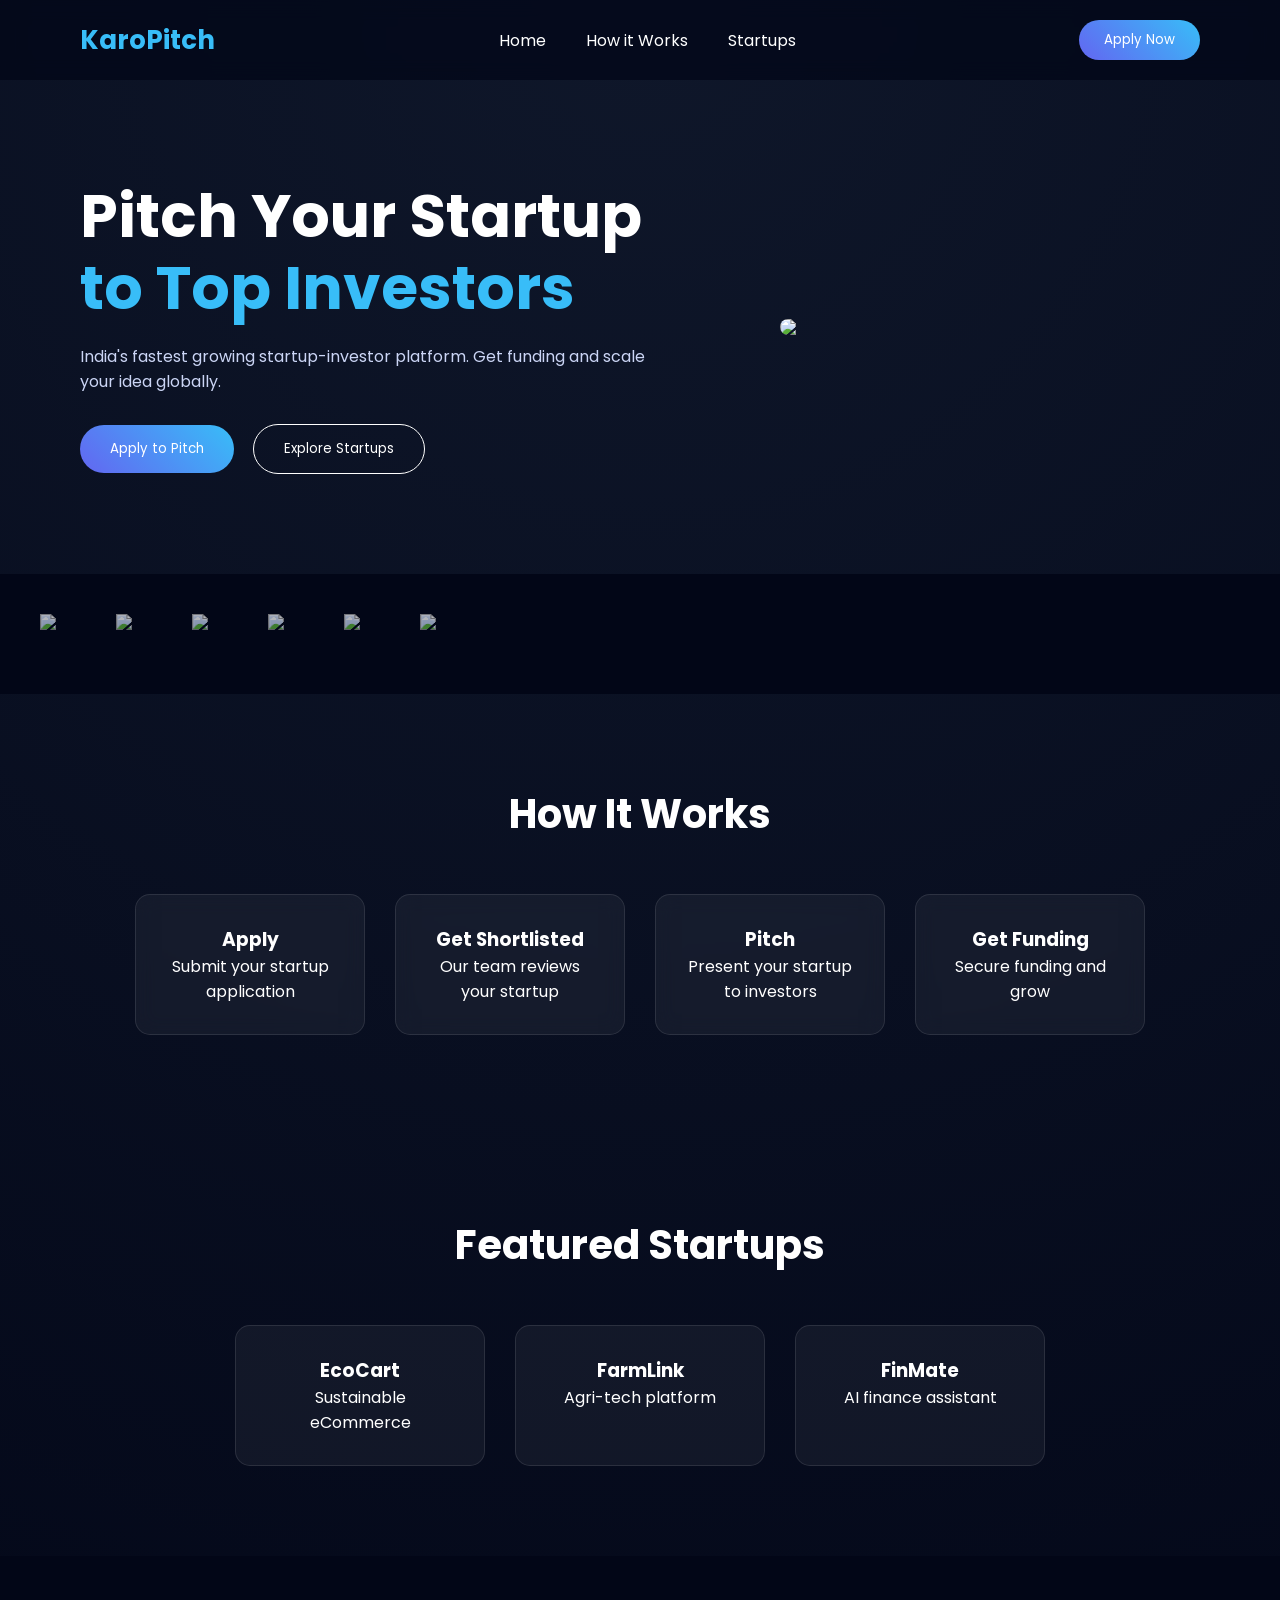
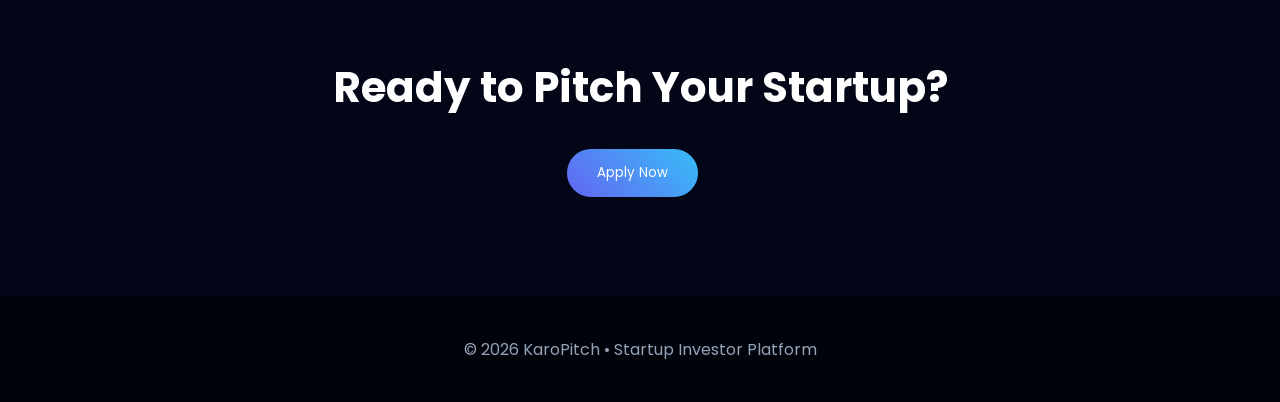
==== index.html @ d931a3e0 "Rename kerotech.html to index.html" ====
<!DOCTYPE html>
<html lang="en">

<head>

<meta charset="UTF-8">
<meta name="viewport" content="width=device-width, initial-scale=1.0">

<title>KaroPitch</title>

<link href="https://fonts.googleapis.com/css2?family=Poppins:wght@300;400;600;700&display=swap" rel="stylesheet">

<style>

*{
margin:0;
padding:0;
box-sizing:border-box;
font-family:'Poppins',sans-serif;
}

html{
scroll-behavior:smooth;
}

body{
background: radial-gradient(circle at top,#0f172a,#020617);
color:white;
overflow-x:hidden;
}

/* NAVBAR */

nav{
display:flex;
justify-content:space-between;
align-items:center;
padding:20px 80px;
background:rgba(2,6,23,0.7);
backdrop-filter:blur(10px);
position:sticky;
top:0;
z-index:100;
}

.logo{
font-size:26px;
font-weight:700;
color:#38bdf8;
}

nav ul{
display:flex;
gap:40px;
list-style:none;
}

nav a{
text-decoration:none;
color:white;
transition:0.3s;
}

nav a:hover{
color:#38bdf8;
}

.nav-btn{
background:linear-gradient(45deg,#6366f1,#38bdf8);
border:none;
padding:10px 25px;
border-radius:30px;
color:white;
cursor:pointer;
}

/* HERO */

.hero{
display:flex;
align-items:center;
justify-content:space-between;
padding:100px 80px;
flex-wrap:wrap;
}

.hero-text{
max-width:600px;
animation:fadeUp 1s ease;
}

.hero-text h1{
font-size:60px;
line-height:1.2;
margin-bottom:20px;
}

.hero-text span{
color:#38bdf8;
}

.hero-text p{
color:#cbd5f5;
margin-bottom:30px;
}

.primary-btn{
background:linear-gradient(45deg,#6366f1,#38bdf8);
border:none;
padding:14px 30px;
border-radius:30px;
color:white;
cursor:pointer;
margin-right:15px;
transition:0.3s;
}

.primary-btn:hover{
transform:scale(1.05);
box-shadow:0 0 20px #38bdf8;
}

.secondary-btn{
background:transparent;
border:1px solid white;
padding:14px 30px;
border-radius:30px;
color:white;
cursor:pointer;
}

.hero img{
width:420px;
border-radius:15px;
animation:float 4s ease-in-out infinite;
}

/* LOGO SLIDER */

.logo-slider{
overflow:hidden;
padding:40px;
background:#020617;
}

.logos{
display:flex;
gap:60px;
animation:slide 15s linear infinite;
}

.logos img{
height:40px;
opacity:0.7;
}

/* SECTION */

.section{
padding:90px 80px;
text-align:center;
}

.section h2{
font-size:40px;
margin-bottom:50px;
}

/* CARDS */

.cards{
display:flex;
justify-content:center;
gap:30px;
flex-wrap:wrap;
}

.card{
background:rgba(255,255,255,0.05);
border:1px solid rgba(255,255,255,0.1);
padding:30px;
border-radius:15px;
width:230px;
backdrop-filter:blur(10px);
transition:0.4s;
}

.card:hover{
transform:translateY(-10px);
box-shadow:0 0 25px rgba(56,189,248,0.6);
}

/* STARTUPS */

.startups{
display:flex;
justify-content:center;
gap:30px;
flex-wrap:wrap;
}

.startup{
background:rgba(255,255,255,0.05);
padding:30px;
border-radius:15px;
width:250px;
border:1px solid rgba(255,255,255,0.1);
transition:0.4s;
}

.startup:hover{
transform:scale(1.05);
box-shadow:0 0 25px rgba(99,102,241,0.6);
}

/* CTA */

.cta{
text-align:center;
padding:100px 20px;
background:#020617;
}

.cta h2{
font-size:42px;
margin-bottom:30px;
}

/* FOOTER */

footer{
text-align:center;
padding:40px;
background:#01030a;
color:#94a3b8;
}

/* ANIMATIONS */

@keyframes float{
0%{transform:translateY(0px);}
50%{transform:translateY(-20px);}
100%{transform:translateY(0px);}
}

@keyframes slide{
0%{transform:translateX(0);}
100%{transform:translateX(-50%);}
}

@keyframes fadeUp{
0%{opacity:0; transform:translateY(40px);}
100%{opacity:1; transform:translateY(0);}
}

/* MOBILE */

@media(max-width:900px){

.hero{
flex-direction:column;
text-align:center;
}

.hero img{
margin-top:40px;
}

}

</style>

</head>

<body>

<!-- NAVBAR -->

<nav>

<div class="logo">KaroPitch</div>

<ul>
<li><a href="#">Home</a></li>
<li><a href="#how">How it Works</a></li>
<li><a href="#startups">Startups</a></li>
</ul>

<button class="nav-btn">Apply Now</button>

</nav>


<!-- HERO -->

<section class="hero">

<div class="hero-text">

<h1>Pitch Your Startup <br> <span>to Top Investors</span></h1>

<p>
India's fastest growing startup-investor platform.
Get funding and scale your idea globally.
</p>

<button class="primary-btn">Apply to Pitch</button>
<button class="secondary-btn">Explore Startups</button>

</div>

<img src="https://images.unsplash.com/photo-1557804506-669a67965ba0">

</section>


<!-- LOGO SLIDER -->

<div class="logo-slider">

<div class="logos">

<img src="https://upload.wikimedia.org/wikipedia/commons/a/a9/Amazon_logo.svg">
<img src="https://upload.wikimedia.org/wikipedia/commons/4/44/Microsoft_logo.svg">
<img src="https://upload.wikimedia.org/wikipedia/commons/0/08/Netflix_2015_logo.svg">
<img src="https://upload.wikimedia.org/wikipedia/commons/2/2f/Google_2015_logo.svg">
<img src="https://upload.wikimedia.org/wikipedia/commons/a/a9/Amazon_logo.svg">
<img src="https://upload.wikimedia.org/wikipedia/commons/4/44/Microsoft_logo.svg">

</div>

</div>


<!-- HOW IT WORKS -->

<section class="section" id="how">

<h2>How It Works</h2>

<div class="cards">

<div class="card">
<h3>Apply</h3>
<p>Submit your startup application</p>
</div>

<div class="card">
<h3>Get Shortlisted</h3>
<p>Our team reviews your startup</p>
</div>

<div class="card">
<h3>Pitch</h3>
<p>Present your startup to investors</p>
</div>

<div class="card">
<h3>Get Funding</h3>
<p>Secure funding and grow</p>
</div>

</div>

</section>


<!-- STARTUPS -->

<section class="section" id="startups">

<h2>Featured Startups</h2>

<div class="startups">

<div class="startup">
<h3>EcoCart</h3>
<p>Sustainable eCommerce</p>
</div>

<div class="startup">
<h3>FarmLink</h3>
<p>Agri-tech platform</p>
</div>

<div class="startup">
<h3>FinMate</h3>
<p>AI finance assistant</p>
</div>

</div>

</section>


<!-- CTA -->

<section class="cta">

<h2>Ready to Pitch Your Startup?</h2>

<button class="primary-btn">Apply Now</button>

</section>


<!-- FOOTER -->

<footer>

<p>© 2026 KaroPitch • Startup Investor Platform</p>

</footer>

</body>

</html>
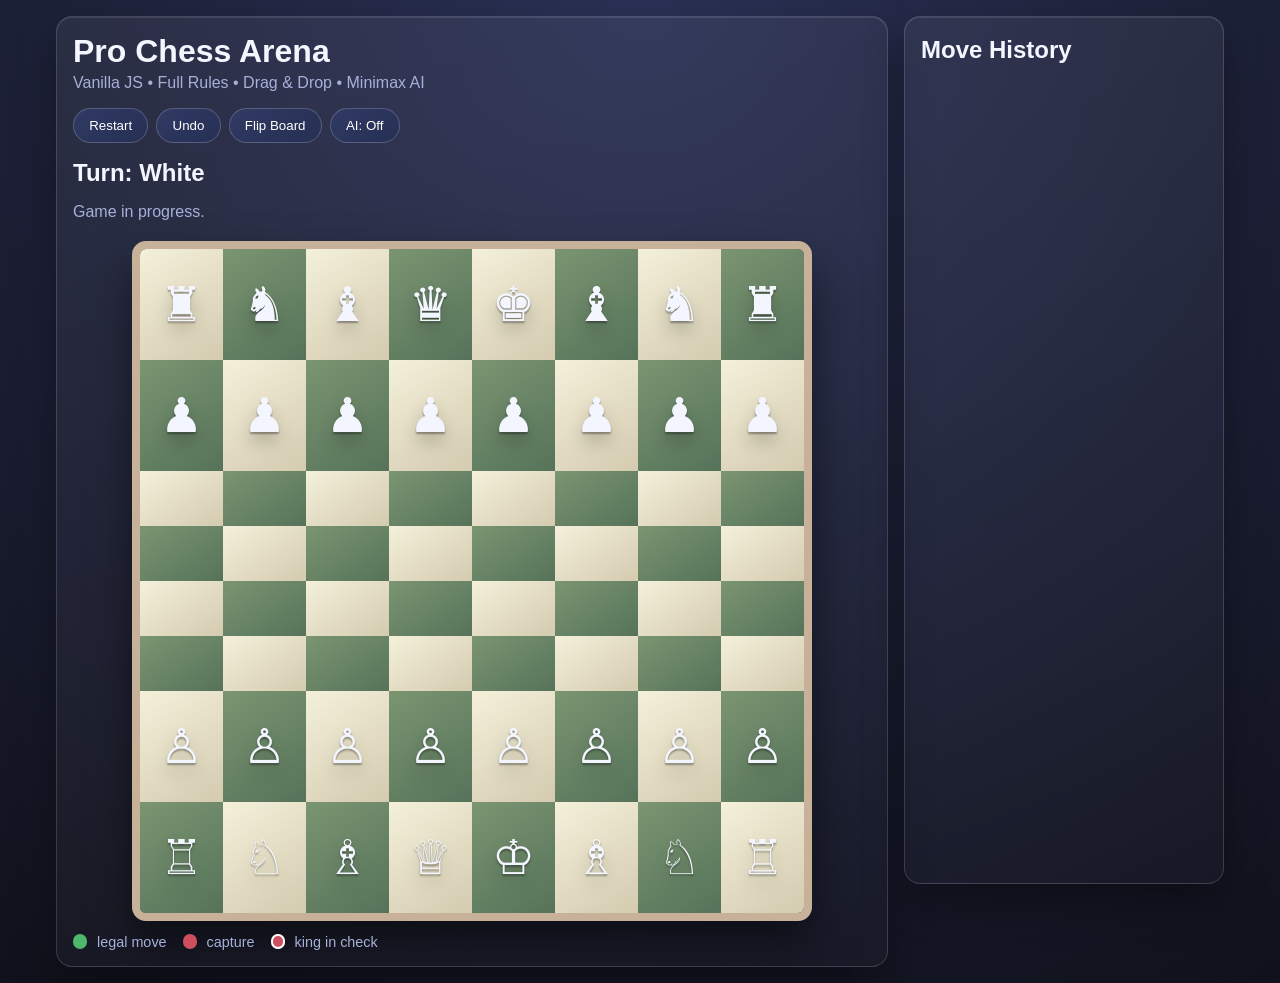
==== commit aebed13b: "Fix king attack detection recursion that broke board rendering" ====
--- a/index.html
+++ b/index.html
@@ -1,417 +1,53 @@
 <!DOCTYPE html>
 <html lang="en">
+<head>
+  <meta charset="UTF-8" />
+  <meta name="viewport" content="width=device-width, initial-scale=1.0" />
+  <title>Pro Chess Arena</title>
+  <link rel="stylesheet" href="style.css" />
+</head>
+<body>
+  <main class="app">
+    <section class="left-panel">
+      <div class="title-wrap">
+        <h1>Pro Chess Arena</h1>
+        <p>Vanilla JS • Full Rules • Drag & Drop • Minimax AI</p>
+      </div>
 
-<head>
+      <div class="controls">
+        <button id="restartBtn">Restart</button>
+        <button id="undoBtn">Undo</button>
+        <button id="flipBtn">Flip Board</button>
+        <button id="aiBtn" aria-pressed="false">AI: Off</button>
+      </div>
 
-<meta charset="UTF-8">
-<meta name="viewport" content="width=device-width, initial-scale=1.0">
+      <div class="status-panel">
+        <h2 id="turnLabel">Turn: White</h2>
+        <p id="stateLabel">Game in progress.</p>
+      </div>
 
-<title>KaroPitch</title>
+      <div id="board" class="board" aria-label="Chess board"></div>
 
-<link href="https://fonts.googleapis.com/css2?family=Poppins:wght@300;400;600;700&display=swap" rel="stylesheet">
+      <div class="legend">
+        <span><i class="dot legal"></i> legal move</span>
+        <span><i class="dot capture"></i> capture</span>
+        <span><i class="dot check"></i> king in check</span>
+      </div>
+    </section>
 
-<style>
+    <aside class="history-panel">
+      <h2>Move History</h2>
+      <ol id="historyList"></ol>
+    </aside>
+  </main>
 
-*{
-margin:0;
-padding:0;
-box-sizing:border-box;
-font-family:'Poppins',sans-serif;
-}
+  <div id="promotionModal" class="modal hidden" role="dialog" aria-modal="true" aria-labelledby="promotionTitle">
+    <div class="modal-card">
+      <h3 id="promotionTitle">Choose Promotion</h3>
+      <div id="promotionOptions" class="promotion-options"></div>
+    </div>
+  </div>
 
-html{
-scroll-behavior:smooth;
-}
-
-body{
-background: radial-gradient(circle at top,#0f172a,#020617);
-color:white;
-overflow-x:hidden;
-}
-
-/* NAVBAR */
-
-nav{
-display:flex;
-justify-content:space-between;
-align-items:center;
-padding:20px 80px;
-background:rgba(2,6,23,0.7);
-backdrop-filter:blur(10px);
-position:sticky;
-top:0;
-z-index:100;
-}
-
-.logo{
-font-size:26px;
-font-weight:700;
-color:#38bdf8;
-}
-
-nav ul{
-display:flex;
-gap:40px;
-list-style:none;
-}
-
-nav a{
-text-decoration:none;
-color:white;
-transition:0.3s;
-}
-
-nav a:hover{
-color:#38bdf8;
-}
-
-.nav-btn{
-background:linear-gradient(45deg,#6366f1,#38bdf8);
-border:none;
-padding:10px 25px;
-border-radius:30px;
-color:white;
-cursor:pointer;
-}
-
-/* HERO */
-
-.hero{
-display:flex;
-align-items:center;
-justify-content:space-between;
-padding:100px 80px;
-flex-wrap:wrap;
-}
-
-.hero-text{
-max-width:600px;
-animation:fadeUp 1s ease;
-}
-
-.hero-text h1{
-font-size:60px;
-line-height:1.2;
-margin-bottom:20px;
-}
-
-.hero-text span{
-color:#38bdf8;
-}
-
-.hero-text p{
-color:#cbd5f5;
-margin-bottom:30px;
-}
-
-.primary-btn{
-background:linear-gradient(45deg,#6366f1,#38bdf8);
-border:none;
-padding:14px 30px;
-border-radius:30px;
-color:white;
-cursor:pointer;
-margin-right:15px;
-transition:0.3s;
-}
-
-.primary-btn:hover{
-transform:scale(1.05);
-box-shadow:0 0 20px #38bdf8;
-}
-
-.secondary-btn{
-background:transparent;
-border:1px solid white;
-padding:14px 30px;
-border-radius:30px;
-color:white;
-cursor:pointer;
-}
-
-.hero img{
-width:420px;
-border-radius:15px;
-animation:float 4s ease-in-out infinite;
-}
-
-/* LOGO SLIDER */
-
-.logo-slider{
-overflow:hidden;
-padding:40px;
-background:#020617;
-}
-
-.logos{
-display:flex;
-gap:60px;
-animation:slide 15s linear infinite;
-}
-
-.logos img{
-height:40px;
-opacity:0.7;
-}
-
-/* SECTION */
-
-.section{
-padding:90px 80px;
-text-align:center;
-}
-
-.section h2{
-font-size:40px;
-margin-bottom:50px;
-}
-
-/* CARDS */
-
-.cards{
-display:flex;
-justify-content:center;
-gap:30px;
-flex-wrap:wrap;
-}
-
-.card{
-background:rgba(255,255,255,0.05);
-border:1px solid rgba(255,255,255,0.1);
-padding:30px;
-border-radius:15px;
-width:230px;
-backdrop-filter:blur(10px);
-transition:0.4s;
-}
-
-.card:hover{
-transform:translateY(-10px);
-box-shadow:0 0 25px rgba(56,189,248,0.6);
-}
-
-/* STARTUPS */
-
-.startups{
-display:flex;
-justify-content:center;
-gap:30px;
-flex-wrap:wrap;
-}
-
-.startup{
-background:rgba(255,255,255,0.05);
-padding:30px;
-border-radius:15px;
-width:250px;
-border:1px solid rgba(255,255,255,0.1);
-transition:0.4s;
-}
-
-.startup:hover{
-transform:scale(1.05);
-box-shadow:0 0 25px rgba(99,102,241,0.6);
-}
-
-/* CTA */
-
-.cta{
-text-align:center;
-padding:100px 20px;
-background:#020617;
-}
-
-.cta h2{
-font-size:42px;
-margin-bottom:30px;
-}
-
-/* FOOTER */
-
-footer{
-text-align:center;
-padding:40px;
-background:#01030a;
-color:#94a3b8;
-}
-
-/* ANIMATIONS */
-
-@keyframes float{
-0%{transform:translateY(0px);}
-50%{transform:translateY(-20px);}
-100%{transform:translateY(0px);}
-}
-
-@keyframes slide{
-0%{transform:translateX(0);}
-100%{transform:translateX(-50%);}
-}
-
-@keyframes fadeUp{
-0%{opacity:0; transform:translateY(40px);}
-100%{opacity:1; transform:translateY(0);}
-}
-
-/* MOBILE */
-
-@media(max-width:900px){
-
-.hero{
-flex-direction:column;
-text-align:center;
-}
-
-.hero img{
-margin-top:40px;
-}
-
-}
-
-</style>
-
-</head>
-
-<body>
-
-<!-- NAVBAR -->
-
-<nav>
-
-<div class="logo">KaroPitch</div>
-
-<ul>
-<li><a href="#">Home</a></li>
-<li><a href="#how">How it Works</a></li>
-<li><a href="#startups">Startups</a></li>
-</ul>
-
-<button class="nav-btn">Apply Now</button>
-
-</nav>
-
-
-<!-- HERO -->
-
-<section class="hero">
-
-<div class="hero-text">
-
-<h1>Pitch Your Startup <br> <span>to Top Investors</span></h1>
-
-<p>
-India's fastest growing startup-investor platform.
-Get funding and scale your idea globally.
-</p>
-
-<button class="primary-btn">Apply to Pitch</button>
-<button class="secondary-btn">Explore Startups</button>
-
-</div>
-
-<img src="https://images.unsplash.com/photo-1557804506-669a67965ba0">
-
-</section>
-
-
-<!-- LOGO SLIDER -->
-
-<div class="logo-slider">
-
-<div class="logos">
-
-<img src="https://upload.wikimedia.org/wikipedia/commons/a/a9/Amazon_logo.svg">
-<img src="https://upload.wikimedia.org/wikipedia/commons/4/44/Microsoft_logo.svg">
-<img src="https://upload.wikimedia.org/wikipedia/commons/0/08/Netflix_2015_logo.svg">
-<img src="https://upload.wikimedia.org/wikipedia/commons/2/2f/Google_2015_logo.svg">
-<img src="https://upload.wikimedia.org/wikipedia/commons/a/a9/Amazon_logo.svg">
-<img src="https://upload.wikimedia.org/wikipedia/commons/4/44/Microsoft_logo.svg">
-
-</div>
-
-</div>
-
-
-<!-- HOW IT WORKS -->
-
-<section class="section" id="how">
-
-<h2>How It Works</h2>
-
-<div class="cards">
-
-<div class="card">
-<h3>Apply</h3>
-<p>Submit your startup application</p>
-</div>
-
-<div class="card">
-<h3>Get Shortlisted</h3>
-<p>Our team reviews your startup</p>
-</div>
-
-<div class="card">
-<h3>Pitch</h3>
-<p>Present your startup to investors</p>
-</div>
-
-<div class="card">
-<h3>Get Funding</h3>
-<p>Secure funding and grow</p>
-</div>
-
-</div>
-
-</section>
-
-
-<!-- STARTUPS -->
-
-<section class="section" id="startups">
-
-<h2>Featured Startups</h2>
-
-<div class="startups">
-
-<div class="startup">
-<h3>EcoCart</h3>
-<p>Sustainable eCommerce</p>
-</div>
-
-<div class="startup">
-<h3>FarmLink</h3>
-<p>Agri-tech platform</p>
-</div>
-
-<div class="startup">
-<h3>FinMate</h3>
-<p>AI finance assistant</p>
-</div>
-
-</div>
-
-</section>
-
-
-<!-- CTA -->
-
-<section class="cta">
-
-<h2>Ready to Pitch Your Startup?</h2>
-
-<button class="primary-btn">Apply Now</button>
-
-</section>
-
-
-<!-- FOOTER -->
-
-<footer>
-
-<p>© 2026 KaroPitch • Startup Investor Platform</p>
-
-</footer>
-
+  <script src="script.js"></script>
 </body>
-
 </html>
--- a/style.css
+++ b/style.css
@@ -0,0 +1,154 @@
+:root {
+  --bg1: #10111b;
+  --bg2: #1e2237;
+  --panel: #171a2a;
+  --text: #f4f6ff;
+  --muted: #a7b0d8;
+  --accent: #79a7ff;
+  --light-square: linear-gradient(145deg, #f4f0da, #d4cbb0);
+  --dark-square: linear-gradient(145deg, #7b9571, #56735a);
+  --danger: #f05a68;
+}
+
+* { box-sizing: border-box; }
+body {
+  margin: 0;
+  font-family: Inter, Segoe UI, Roboto, Arial, sans-serif;
+  color: var(--text);
+  background: radial-gradient(circle at top, #2a3155, var(--bg1));
+  min-height: 100vh;
+}
+
+.app {
+  max-width: 1200px;
+  margin: 0 auto;
+  padding: 1rem;
+  display: grid;
+  gap: 1rem;
+  grid-template-columns: minmax(320px, 1fr) 320px;
+}
+
+.left-panel, .history-panel {
+  background: linear-gradient(160deg, rgba(255,255,255,.06), rgba(255,255,255,.02));
+  border: 1px solid rgba(255,255,255,.15);
+  border-radius: 16px;
+  box-shadow: 0 20px 40px rgba(0,0,0,.35), inset 0 1px 0 rgba(255,255,255,.1);
+}
+
+.left-panel { padding: 1rem; }
+.history-panel { padding: 1rem; overflow: auto; max-height: calc(100vh - 2rem); }
+
+.title-wrap h1 { margin: 0; font-size: clamp(1.5rem, 4vw, 2rem); }
+.title-wrap p { margin-top: .25rem; color: var(--muted); }
+
+.controls { display: flex; flex-wrap: wrap; gap: .5rem; margin: 1rem 0; }
+button {
+  border: 1px solid rgba(255,255,255,.2);
+  background: linear-gradient(145deg, #303a64, #262f53);
+  color: #fff;
+  border-radius: 999px;
+  padding: .55rem .95rem;
+  cursor: pointer;
+  transition: transform .2s ease, box-shadow .2s ease;
+}
+button:hover { transform: translateY(-1px); box-shadow: 0 8px 14px rgba(0,0,0,.25); }
+
+.status-panel { margin-bottom: .8rem; }
+.status-panel h2, .history-panel h2 { margin: .2rem 0; }
+#stateLabel { color: var(--muted); min-height: 1.4rem; }
+
+.board {
+  width: min(92vw, 680px);
+  aspect-ratio: 1 / 1;
+  margin: 0 auto;
+  display: grid;
+  grid-template-columns: repeat(8, 1fr);
+  border-radius: 14px;
+  overflow: hidden;
+  border: 8px solid #c7b299;
+  box-shadow: 0 24px 45px rgba(0, 0, 0, .5), inset 0 0 20px rgba(255,255,255,.2), inset 0 -10px 16px rgba(0,0,0,.25);
+}
+
+.square {
+  position: relative;
+  display: flex;
+  align-items: center;
+  justify-content: center;
+  font-size: clamp(1.5rem, 5vw, 3rem);
+  user-select: none;
+  transition: transform .18s ease, filter .2s ease;
+}
+.square.light { background: var(--light-square); }
+.square.dark { background: var(--dark-square); }
+.square:hover { filter: brightness(1.08); transform: translateZ(0) scale(1.01); }
+
+.square.selected::after,
+.square.last-from::after,
+.square.last-to::after,
+.square.in-check::after {
+  content: "";
+  position: absolute;
+  inset: 8%;
+  border-radius: 8px;
+  pointer-events: none;
+}
+.square.selected::after { border: 3px solid #77b1ff; }
+.square.last-from::after, .square.last-to::after { border: 2px solid #ffd56e; }
+.square.in-check::after { border: 3px solid var(--danger); }
+
+.square.legal::before,
+.square.capture::before {
+  content: "";
+  position: absolute;
+  width: 26%;
+  height: 26%;
+  border-radius: 50%;
+  animation: pulse 1.2s infinite;
+}
+.square.legal::before { background: rgba(89, 212, 121, .65); }
+.square.capture::before { background: rgba(240, 90, 104, .75); width: 80%; height: 80%; border: 4px solid rgba(240,90,104,.9); background: transparent; }
+
+.piece {
+  cursor: grab;
+  text-shadow: 0 2px 2px rgba(0,0,0,.35), 0 10px 18px rgba(0,0,0,.2);
+  transform-style: preserve-3d;
+  transition: transform .2s ease, filter .2s ease, opacity .25s ease;
+}
+.piece:hover { transform: translateY(-2px) scale(1.04); filter: drop-shadow(0 0 8px rgba(255,255,255,.35)); }
+.piece.dragging { opacity: .5; }
+.piece.moving { animation: lift .24s ease; }
+
+.legend { margin-top: .8rem; display: flex; gap: 1rem; flex-wrap: wrap; color: var(--muted); font-size: .9rem; }
+.dot { width: .9rem; height: .9rem; border-radius: 50%; display: inline-block; margin-right: .35rem; vertical-align: -2px; }
+.dot.legal { background: rgba(89, 212, 121, .85); }
+.dot.capture { background: rgba(240, 90, 104, .85); }
+.dot.check { background: rgba(240, 90, 104, .85); box-shadow: 0 0 0 2px #fff inset; }
+
+#historyList { padding-left: 1.2rem; margin: .5rem 0 0; color: #dae1ff; }
+#historyList li { margin-bottom: .35rem; }
+
+.modal {
+  position: fixed;
+  inset: 0;
+  background: rgba(7,9,17,.7);
+  display: grid;
+  place-items: center;
+}
+.modal.hidden { display: none; }
+.modal-card {
+  background: var(--panel);
+  border: 1px solid rgba(255,255,255,.15);
+  border-radius: 12px;
+  padding: 1rem;
+  min-width: min(90vw, 360px);
+}
+.promotion-options { display: grid; grid-template-columns: repeat(2, 1fr); gap: .6rem; margin-top: .8rem; }
+.promo-piece { font-size: 1.8rem; }
+
+@keyframes pulse { 0%,100%{ transform: scale(.9); opacity: .7; } 50%{ transform: scale(1.1); opacity: 1; } }
+@keyframes lift { from{ transform: translateY(4px) scale(.96);} to{ transform: translateY(0) scale(1);} }
+
+@media (max-width: 960px) {
+  .app { grid-template-columns: 1fr; }
+  .history-panel { max-height: none; }
+}
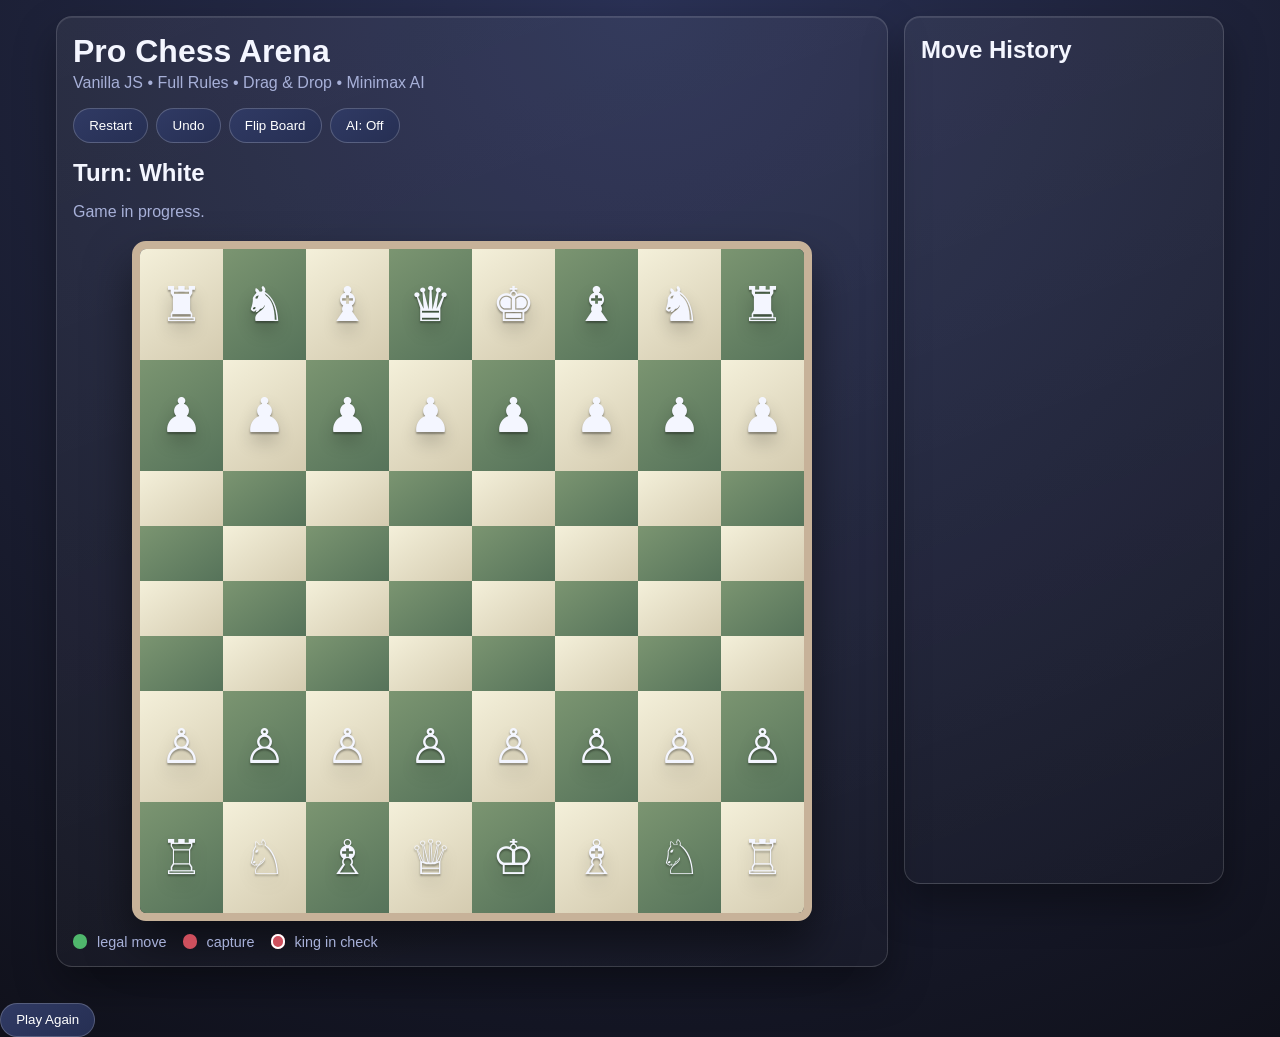
==== commit cd980962: "Add Checkmate Popup modal to index.html" ====
--- a/index.html
+++ b/index.html
@@ -47,6 +47,13 @@
       <div id="promotionOptions" class="promotion-options"></div>
     </div>
   </div>
+  <!-- ✨ NEW - Checkmate Popup -->
+<div id="winModal" class="hidden">
+  <div class="modal-content">
+    <h2 id="winMessage"></h2>
+    <button id="playAgainBtn">Play Again</button>
+  </div>
+</div>
 
   <script src="script.js"></script>
 </body>
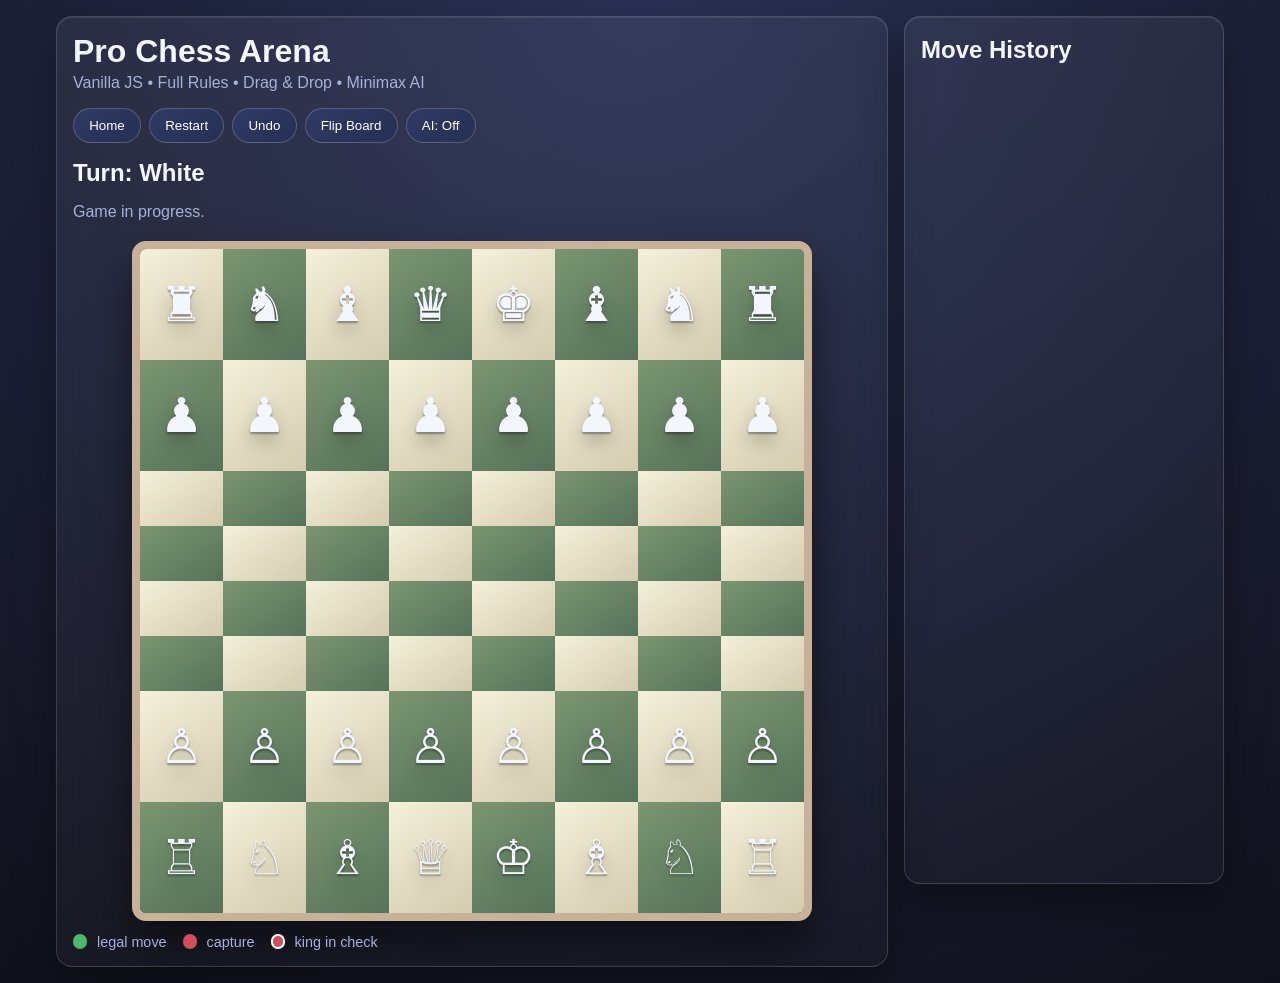
==== commit 1acee297: "Update index.html" ====
--- a/index.html
+++ b/index.html
@@ -15,6 +15,7 @@
       </div>
 
       <div class="controls">
+        <a href="https://chsachinja8-gif.github.io/portfolio/"> <button id="home">Home</button></a>
         <button id="restartBtn">Restart</button>
         <button id="undoBtn">Undo</button>
         <button id="flipBtn">Flip Board</button>
--- a/style.css
+++ b/style.css
@@ -152,3 +152,63 @@
   .app { grid-template-columns: 1fr; }
   .history-panel { max-height: none; }
 }
+/* Win/Checkmate Popup */
+#winModal {
+  position: fixed;
+  top: 0;
+  left: 0;
+  width: 100%;
+  height: 100%;
+  background: rgba(0, 0, 0, 0.7);
+  display: flex;
+  justify-content: center;
+  align-items: center;
+  z-index: 1000;
+}
+
+#winModal.hidden {
+  display: none !important;
+}
+
+.modal-content {
+  background: white;
+  padding: 40px;
+  border-radius: 15px;
+  text-align: center;
+  box-shadow: 0 8px 16px rgba(0, 0, 0, 0.3);
+  animation: popupAppear 0.3s ease-in;
+}
+
+@keyframes popupAppear {
+  from {
+    transform: scale(0.8);
+    opacity: 0;
+  }
+  to {
+    transform: scale(1);
+    opacity: 1;
+  }
+}
+
+#winMessage {
+  font-size: 32px;
+  font-weight: bold;
+  margin-bottom: 30px;
+  color: #2c3e50;
+}
+
+#playAgainBtn {
+  padding: 12px 30px;
+  font-size: 18px;
+  cursor: pointer;
+  background: #27ae60;
+  color: white;
+  border: none;
+  border-radius: 8px;
+  transition: 0.3s;
+}
+
+#playAgainBtn:hover {
+  background: #229954;
+  transform: scale(1.05);
+}
